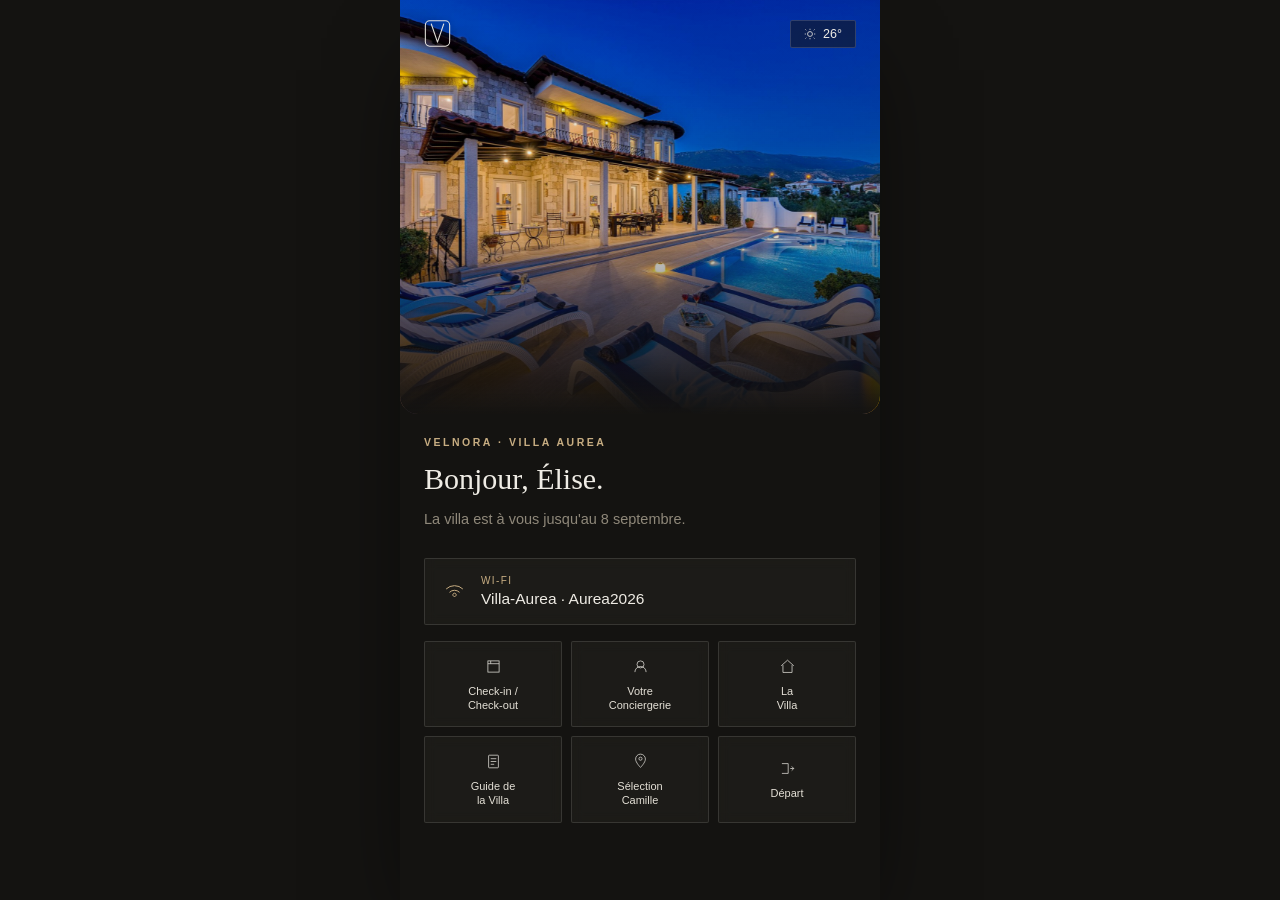
==== screens/01-accueil.html @ 555bfebc "Add files via upload" ====
<!DOCTYPE html>
<html lang="fr">
<head>
<meta charset="UTF-8">
<style>html{background:#0d0c0b}</style>
<meta name="viewport" content="width=device-width, initial-scale=1, viewport-fit=cover">
<title>Velnora — Villa Aurea — Accueil</title>
<link rel="stylesheet" href="../css/velnora-shared.css">
<link rel="apple-touch-icon" href="../assets/icon-180.png">
<link rel="icon" href="../assets/favicon-32.png">
<meta name="theme-color" content="#0d0c0b">
<link rel="preconnect" href="https://api.open-meteo.com">
<style>
  .hero-block{position:relative;height:46vh;min-height:320px;max-height:440px;overflow:hidden;border-radius:0 0 18px 18px;flex-shrink:0;background:var(--ink-3);}
  .hero-photo{position:absolute;inset:-4%;width:108%;height:108%;object-fit:cover;object-position:center 58%;animation:heroDrift 14s var(--ease-signature) both;will-change:transform;transform:translateZ(0);backface-visibility:hidden;}
  @keyframes heroDrift{ from{transform:scale(1.03) translate(-1%,-1%);} to{transform:scale(1) translate(0,0);} }
  @media (prefers-reduced-motion: reduce){ .hero-photo{animation:none;} }
  .hero-block .plate{position:absolute;inset:0;background:linear-gradient(180deg, rgba(10,9,8,.05) 0%, rgba(10,9,8,.1) 55%, rgba(13,12,11,.85) 92%, var(--ink) 100%);}

  .topbar{position:fixed;top:0;left:0;right:0;z-index:5;display:flex;justify-content:space-between;align-items:flex-start;padding:calc(env(safe-area-inset-top,0px) + 20px) var(--space-5) 0;}
  @media (min-width:720px){
    .topbar{left:50%;right:auto;margin-left:-240px;width:100%;max-width:480px;}
  }
  .monogram{width:27px;height:27px;opacity:.94;filter:drop-shadow(0 1px 3px rgba(0,0,0,.4));}

  .weather-chip{display:flex;align-items:center;gap:6px;font-family:var(--font-display);font-size:12.5px;font-weight:500;color:var(--paper);background:rgba(20,19,17,.55);border:1px solid rgba(239,236,229,.16);padding:6px 12px;border-radius:2px;}
  .weather-chip svg{width:14px;height:14px;opacity:.85;}

  .body-col{padding:22px var(--space-5) calc(env(safe-area-inset-bottom,0px) + 40px);}

  .phase-eyebrow{font-family:var(--font-display);font-size:10.5px;letter-spacing:.24em;text-transform:uppercase;color:var(--brass-light);margin:0 0 12px;font-weight:600;}
  .phase-message{font-family:var(--font-editorial);font-weight:400;font-size:30px;line-height:1.25;color:var(--paper);margin:0 0 10px;}
  .phase-submessage{font-family:var(--font-body);font-weight:300;font-size:14.5px;line-height:1.55;color:var(--stone-dim);margin:0 0 28px;max-width:320px;}

  .primary-action{display:flex;align-items:center;gap:14px;padding:16px 17px;margin-bottom:var(--space-4);cursor:pointer;}
  .primary-action .ic{width:25px;height:25px;flex-shrink:0;color:var(--brass-light);}
  .primary-action .ic svg{width:100%;height:100%;}
  .primary-action .txt{flex:1;min-width:0;}
  .primary-action .eb{font-family:var(--font-display);font-size:10px;letter-spacing:.14em;text-transform:uppercase;color:var(--brass-light);margin-bottom:4px;}
  .primary-action .val{font-family:var(--font-body);font-size:15.5px;font-weight:400;color:var(--paper);}

  .quick-access{display:grid;grid-template-columns:repeat(3,1fr);gap:9px;}
  .qa-item{display:flex;flex-direction:column;align-items:center;justify-content:center;gap:8px;min-height:76px;padding:14px 6px;cursor:pointer;}
  .qa-item .ic{width:21px;height:21px;color:var(--paper);opacity:.92;transition:opacity var(--duration-micro) var(--ease-signature);}
  .qa-item .ic svg{width:100%;height:100%;}
  .qa-item:active .ic{opacity:1;}
  .qa-item .lbl{font-family:var(--font-body);font-size:11px;font-weight:400;color:var(--paper-2);text-align:center;line-height:1.25;}
</style>
</head>
<body>

<div class="device">
  <div class="scroll-area" id="scroll">

    <div class="hero-block">
      <img class="hero-photo" src="../assets/images/hero-exterieur.jpg" alt="Vue extérieure de la Villa Aurea" fetchpriority="high" decoding="async">
      <div class="plate"></div>
      <div class="topbar">
        <div class="monogram">
          <svg class="mono-svg" viewBox="0 0 100 100" fill="none" stroke="#efece5" stroke-width="4" stroke-linecap="round" stroke-linejoin="round">
            <rect x="5" y="3" width="90" height="94" rx="16" ry="16"/>
            <path d="M27,15 L50,82 L73,15"/>
          </svg>
        </div>
        <div class="weather-chip enter" id="weatherChip">
          <svg viewBox="0 0 24 24" fill="none" stroke="currentColor" stroke-width="1.6"><circle cx="12" cy="12" r="4.2"/><path d="M12 3v2M12 19v2M4.2 4.2l1.4 1.4M18.4 18.4l1.4 1.4M3 12h2M19 12h2M4.2 19.8l1.4-1.4M18.4 5.6l1.4-1.4"/></svg>
          <span class="wc-temp">26°</span>
        </div>
      </div>
    </div>

    <div class="body-col">
      <div class="phase-eyebrow enter">Velnora · Villa Aurea</div>
      <div class="phase-message enter enter-1">Bonjour, Élise.</div>
      <div class="phase-submessage enter enter-2">La villa est à vous jusqu'au 8 septembre.</div>

      <div class="primary-action glass-card enter enter-3" onclick="location.href='02-wifi-acces.html'">
        <div class="ic"><svg viewBox="0 0 60 60" fill="none" stroke="currentColor" stroke-width="2.4"><path d="M30 42 a4 4 0 1 1 0.1 0 M18 32 a17 17 0 0 1 24 0 M10 24 a29 29 0 0 1 40 0"/></svg></div>
        <div class="txt"><div class="eb">Wi-Fi</div><div class="val">Villa-Aurea · Aurea2026</div></div>
      </div>

      <div class="quick-access enter enter-4">
        <div class="qa-item glass-card" onclick="location.href='03-checkin-checkout.html'">
          <div class="ic"><svg viewBox="0 0 60 60" fill="none" stroke="currentColor" stroke-width="2.2"><rect x="14" y="14" width="32" height="32"/><path d="M14 22 h32 M22 14 v8"/></svg></div>
          <div class="lbl">Check-in /<br>Check-out</div>
        </div>
        <div class="qa-item glass-card" onclick="location.href='04-contacts-utiles.html'">
          <div class="ic"><svg viewBox="0 0 60 60" fill="none" stroke="currentColor" stroke-width="2.2"><circle cx="30" cy="24" r="10"/><path d="M14 46 a16 16 0 0 1 32 0"/></svg></div>
          <div class="lbl">Votre<br>Conciergerie</div>
        </div>
        <div class="qa-item glass-card" onclick="location.href='06-la-propriete.html'">
          <div class="ic"><svg viewBox="0 0 60 60" fill="none" stroke="currentColor" stroke-width="2.2"><path d="M12 28 L30 12 L48 28 M17 26 V47 H43 V26"/></svg></div>
          <div class="lbl">La<br>Villa</div>
        </div>
        <div class="qa-item glass-card" onclick="location.href='05-guide-pratique.html'">
          <div class="ic"><svg viewBox="0 0 60 60" fill="none" stroke="currentColor" stroke-width="2.2"><rect x="16" y="12" width="28" height="36" rx="2"/><path d="M22 22 h16 M22 30 h16 M22 38 h10"/></svg></div>
          <div class="lbl">Guide de<br>la Villa</div>
        </div>
        <div class="qa-item glass-card" onclick="location.href='07-recommandations.html'">
          <div class="ic"><svg viewBox="0 0 60 60" fill="none" stroke="currentColor" stroke-width="2.2"><path d="M30 47 C30 47 44 33 44 23 A14 14 0 1 0 16 23 C16 33 30 47 30 47 Z"/><circle cx="30" cy="22" r="4.5"/></svg></div>
          <div class="lbl">Sélection<br>Camille</div>
        </div>
        <div class="qa-item glass-card" onclick="location.href='08-depart.html'">
          <div class="ic"><svg viewBox="0 0 60 60" fill="none" stroke="currentColor" stroke-width="2.2"><path d="M14 16 H32 V44 H14 M38 30 H48 M42 24 L48 30 L42 36"/></svg></div>
          <div class="lbl">Départ</div>
        </div>
      </div>
    </div>

  </div>
</div>

<script src="../js/velnora-shared.js"></script>
<script>
  // Presqu'île de Giens, Hyères — coordonnées de la propriété pilote.
  initWeather(43.0350, 6.1420);

  // Parallax discret : la photo suit le scroll (le bandeau logo/météo
  // reste fixe en haut de l'écran, en position:fixed géré nativement
  // par le navigateur — aussi fluide que le bouton Accueil).
  (function heroParallax(){
    const photo = document.querySelector('.hero-photo');
    if (!photo) return;
    photo.addEventListener('animationend', () => { photo.style.animation = 'none'; }, {once:true});
    let ticking = false;
    function update(){
      const y = window.scrollY || document.documentElement.scrollTop || 0;
      photo.style.transform = `translate3d(0, ${y * 0.35}px, 0) scale(${1 + Math.min(y, 200) * 0.0007})`;
      ticking = false;
    }
    window.addEventListener('scroll', () => { if (!ticking){ ticking = true; requestAnimationFrame(update); } }, {passive:true});
  })();

  // Salutation dynamique selon l'heure locale — ton premium, jamais répétitive
  // d'un écran à l'autre (seul l'Accueil salue ; les autres écrans n'y reviennent pas).
  function getGreeting(){
    const h = new Date().getHours();
    if (h < 12) return 'Bonjour';
    if (h < 18) return 'Bon après-midi';
    return 'Bonsoir';
  }

  // Personnalisation à partir des informations recueillies à l'accueil
  // concierge (prénom, dates). Repli silencieux sur le contenu par défaut
  // si l'écran est ouvert directement (aucune information enregistrée).
  (function personalize(){
    let guest = null;
    try{ guest = JSON.parse(localStorage.getItem('velnoraGuest') || 'null'); }catch(e){}

    // Séjour terminé : on garde le même écran (aucun nouvel écran, aucune
    // suppression d'accès) mais le message d'accueil laisse place à une
    // formule de clôture, sobre et toujours élégante. La navigation reste
    // entièrement fonctionnelle en dessous — une propriété peut très bien
    // choisir de laisser le lien ouvert au-delà du séjour.
    if (guest && guest.departure && typeof isStayEnded === 'function' && isStayEnded(guest.departure)){
      const msgEl = document.querySelector('.phase-message');
      const subEl = document.querySelector('.phase-submessage');
      const d = new Date(guest.departure + 'T00:00:00');
      const formatted = !isNaN(d) ? new Intl.DateTimeFormat('fr-FR', { day:'numeric', month:'long' }).format(d) : null;

      if (msgEl) msgEl.textContent = 'Votre séjour à la Villa Aurea s’est achevé.';
      if (subEl) subEl.textContent = formatted
        ? 'Cette expérience vous était réservée jusqu\'au ' + formatted + '.'
        : 'Cette expérience était réservée à la durée de votre séjour.';
      return;
    }

    const el = document.querySelector('.phase-message');
    const name = (guest && guest.firstName ? guest.firstName.trim() : 'Élise');
    if (el && name) el.textContent = getGreeting() + ', ' + name.charAt(0).toUpperCase() + name.slice(1) + '.';

    if (guest && guest.departure){
      const subEl = document.querySelector('.phase-submessage');
      const d = new Date(guest.departure + 'T00:00:00');
      if (subEl && !isNaN(d)){
        const formatted = new Intl.DateTimeFormat('fr-FR', { day:'numeric', month:'long' }).format(d);
        subEl.textContent = "La villa est à vous jusqu'au " + formatted + '.';
      }
    }
  })();
</script>

</body>
</html>
---- css/velnora-shared.css ----
/* ================================================================
   VELNORA — Feuille de style partagée, produit voyageur
   Source exclusive des valeurs : Design System v1.0, Brand Guidelines,
   Wordmark définitif. Aucune valeur inventée ici.
   ================================================================ */

:root{
  --ink:#141311; --ink-2:#1c1a17; --ink-3:#0d0c0b;
  --stone:#c9c2b4; --stone-dim:#8f887a;
  --paper:#efece5; --paper-2:#e4e0d6;
  --brass:#9a8261; --brass-light:#c7ad82;
  --hair:#3a372f; --guide:#6b6455;
  --error:#b98a7a; --success:#8fae8a;

  --font-display: 'Suisse Int\'l', -apple-system, 'Helvetica Neue', Arial, sans-serif;
  --font-body:    'Neue Haas Grotesk Text', -apple-system, 'Helvetica Neue', Arial, sans-serif;
  --font-editorial: 'GT Sectra', Georgia, 'Times New Roman', serif;

  --space-3:12px; --space-4:16px; --space-5:24px; --space-6:32px; --space-7:48px; --space-8:64px;
  --ease-signature: cubic-bezier(.16,1,.3,1);
  --duration-micro:140ms; --duration-standard:340ms; --duration-page:560ms;
}
*{box-sizing:border-box;}
html,body{margin:0;height:100%;background:var(--ink);overflow-x:hidden;}
body{min-height:100dvh;font-family:var(--font-body);color:var(--stone);-webkit-font-smoothing:antialiased;overscroll-behavior:none;}

@media (prefers-reduced-motion: reduce){
  *{animation-duration:.001ms !important; animation-iteration-count:1 !important; transition-duration:.001ms !important;}
}

/* ---- transitions natives entre écrans (navigation multi-pages) ----
   Un seul enregistrement suffit à activer le crossfade natif du navigateur
   entre deux documents — remplace le rechargement brutal par défaut.
   Support : Safari 18+, Chrome/Edge 126+. Dégradation silencieuse et
   sans effet indésirable sur les navigateurs plus anciens (simple rechargement). */
@view-transition{ navigation: auto; }

::view-transition-old(root){ animation: velnora-vt-out 420ms var(--ease-signature) both; }
::view-transition-new(root){ animation: velnora-vt-in 580ms var(--ease-signature) both; }
@keyframes velnora-vt-out{ from{opacity:1; transform:scale(1);} to{opacity:0; transform:scale(.975);} }
@keyframes velnora-vt-in{ from{opacity:0; transform:scale(1.025);} to{opacity:1; transform:scale(1);} }

@media (prefers-reduced-motion: reduce){
  ::view-transition-old(root),::view-transition-new(root){ animation:none !important; }
}

/* ---- device frame — occupe 100% de l'écran sur mobile/tablette réelle ;
   sur grand écran (ordinateur), on recentre dans une largeur proche d'un
   téléphone pour éviter que les photos (pensées en format portrait) ne
   soient étirées et recadrées de façon disproportionnée. ---- */
html,body{height:auto;min-height:100dvh;}
.device{width:100%;height:auto;min-height:100dvh;margin:0;position:relative;overflow:visible;background:var(--ink);box-shadow:none;border:0;}
.scroll-area{position:static;inset:auto;overflow:visible;-webkit-overflow-scrolling:auto;}
@media (min-width:720px){
  .device{max-width:480px;margin:0 auto;box-shadow:0 40px 90px -30px rgba(0,0,0,.8);}
  .back-affordance{left:50%;margin-left:calc(-240px + var(--space-5));}
}

/* ---- monogramme : dessin verrouillé, V logé dans l'aperture du O ---- */
.mono-svg{display:block;width:100%;height:100%;}

/* ---- back-affordance : seul élément de nav persistant ---- */
.back-affordance{
  position:fixed; z-index:20; left:var(--space-5); top:calc(env(safe-area-inset-top, 0px) + 24px);
  display:inline-flex; align-items:center; gap:7px;
  font-family:var(--font-display); font-size:11px; font-weight:600; letter-spacing:.1em; text-transform:uppercase;
  color:var(--paper-2);
  background:rgba(20,19,17,.4); border:1px solid rgba(239,236,229,.14); backdrop-filter:blur(8px);
  padding:9px 14px 9px 10px; border-radius:2px; will-change:transform;
  transition:transform 420ms cubic-bezier(.22,1,.36,1), opacity 320ms ease;
}
.back-affordance svg{width:14px;height:14px;flex-shrink:0;}
.back-affordance.receded{transform:translateY(-84px); opacity:0;}
.back-affordance:active{border-color:var(--brass-light);}

/* ---- screen-title ---- */
.screen-title{font-family:var(--font-display);font-weight:500;font-size:22px;letter-spacing:.005em;color:var(--paper);margin:0 0 4px;}
.screen-eyebrow{font-family:var(--font-display);font-size:10px;letter-spacing:.28em;text-transform:uppercase;color:var(--brass-light);margin:0 0 10px;font-weight:600;}

/* ---- page header commun (écrans hors Accueil) ---- */
.page-head{padding:calc(env(safe-area-inset-top, 0px) + 88px) var(--space-5) calc(env(safe-area-inset-bottom, 0px) + var(--space-5));}
.page-col{max-width:640px;margin:0 auto;}

/* ---- entrée en fondu + translation (motif-entrée) ---- */
@keyframes velnora-in{ from{opacity:0; transform:translateY(10px);} to{opacity:1; transform:translateY(0);} }
.enter{animation:velnora-in var(--duration-standard) var(--ease-signature) both;}
.enter-1{animation-delay:.03s;} .enter-2{animation-delay:.10s;} .enter-3{animation-delay:.17s;} .enter-4{animation-delay:.24s;} .enter-5{animation-delay:.31s;}

/* ---- carte générique translucide (glass) ---- */
.glass-card{
  background:rgba(239,236,229,.035); border:1px solid rgba(239,236,229,.13);
  backdrop-filter:blur(6px); border-radius:2px;
  transition:border-color var(--duration-standard) var(--ease-signature), background-color var(--duration-standard) var(--ease-signature), transform var(--duration-standard) var(--ease-signature);
}
.glass-card:active{transform:scale(.985); border-color:rgba(199,173,130,.5);}

/* ---- action / valeur copiable ---- */
.copy-row{display:flex; align-items:center; gap:14px; padding:16px 18px; cursor:pointer;}
.copy-row .ic{width:22px;height:22px;flex-shrink:0;color:var(--brass-light);}
.copy-row .ic svg{width:100%;height:100%;}
.copy-row .txt{flex:1;min-width:0;}
.copy-row .eb{font-family:var(--font-display);font-size:10px;letter-spacing:.14em;text-transform:uppercase;color:var(--stone-dim);margin-bottom:4px;}
.copy-row .val{font-family:var(--font-body);font-size:15.5px;font-weight:400;color:var(--paper);word-break:break-word;}
.copy-pill{font-family:var(--font-display);font-size:9.5px;letter-spacing:.1em;text-transform:uppercase;color:var(--stone-dim);border:1px solid var(--hair);padding:5px 10px;border-radius:2px;flex-shrink:0;transition:color var(--duration-micro) var(--ease-signature), background-color var(--duration-micro) var(--ease-signature), border-color var(--duration-micro) var(--ease-signature);white-space:nowrap;}
.copy-row:active .copy-pill{color:var(--ink);background:var(--brass-light);border-color:var(--brass-light);}
.copy-row.copied .copy-pill{color:var(--ink);background:var(--brass-light);border-color:var(--brass-light);}

/* ---- accordéon (Guide pratique, Check-in/out) ----
   Technique grid-template-rows (0fr → 1fr) plutôt que max-height : la
   transition s'adapte exactement à la hauteur réelle du contenu, sans
   à-coup ni décalage de vitesse selon la longueur du texte. */
.acc-item{border-top:1px solid var(--hair);}
.acc-item:first-child{border-top:none;}
.acc-head{display:flex; align-items:center; justify-content:space-between; gap:12px; padding:18px 2px; cursor:pointer; min-height:44px;}
.acc-title{font-family:var(--font-body);font-size:15px;font-weight:400;color:var(--paper);transition:color var(--duration-standard) var(--ease-signature);}
.acc-item.open .acc-title{color:var(--brass-light);}
.acc-chev{width:11px;height:11px;flex-shrink:0;transition:transform 480ms var(--ease-signature);}
.acc-item.open .acc-chev{transform:rotate(180deg);}
.acc-body{display:grid;grid-template-rows:0fr;transition:grid-template-rows 480ms var(--ease-signature);}
.acc-item.open .acc-body{grid-template-rows:1fr;}
.acc-body-in{overflow:hidden;min-height:0;padding:0 2px 20px;font-family:var(--font-body);font-size:14.5px;font-weight:300;line-height:1.7;color:var(--paper-2);opacity:0;transition:opacity 280ms var(--ease-signature);}
.acc-item.open .acc-body-in{opacity:1;transition:opacity 380ms var(--ease-signature) 120ms;}

/* ---- boutons (Design System §02) ---- */
.vln-btn{font-family:var(--font-body);font-size:13px;letter-spacing:.02em;font-weight:500;height:44px;padding:0 24px;border-radius:2px;cursor:pointer;display:inline-flex;align-items:center;justify-content:center;transition:transform var(--duration-micro) var(--ease-signature);border:0;}
.vln-btn-ghost{background:transparent;color:var(--brass-light);border:0;padding:0;height:auto;letter-spacing:.08em;text-transform:uppercase;font-size:11px;font-family:var(--font-display);font-weight:600;border-bottom:1px solid rgba(199,173,130,.4);}

/* ---- image : conteneur cover (ratio maîtrisé, aucun reflow au chargement) ---- */
.img-wrap{position:relative;overflow:hidden;background:#221c17;}
.img-wrap img, .img-wrap .img-fill{position:absolute;inset:0;width:100%;height:100%;object-fit:cover;}

/* ---- action de partage (ex. Wi-Fi) ---- */
.share-row{display:flex;align-items:center;justify-content:center;gap:8px;padding:15px 18px;cursor:pointer;
  font-family:var(--font-display);font-size:11px;font-weight:600;letter-spacing:.1em;text-transform:uppercase;color:var(--brass-light);}
.share-row svg{width:14px;height:14px;}

/* ---- puce météo : transition douce lorsque la donnée réelle arrive ---- */
.weather-chip svg{transition:opacity var(--duration-standard) var(--ease-signature);}
.weather-chip .wc-temp{display:inline-block;min-width:1.6em;transition:opacity var(--duration-standard) var(--ease-signature);}

/* ---- galerie plein écran (lightbox) ----
   Superposition de niveau supérieur à la back-affordance ; s'ouvre au tap
   sur une vignette de "La propriété", se ferme via un geste identique à
   back-affordance pour rester cohérent avec le reste du produit. */
.lightbox{position:fixed;inset:0;z-index:40;background:var(--ink-3);opacity:0;pointer-events:none;
  display:flex;flex-direction:column;transition:opacity var(--duration-page) var(--ease-signature);}
.lightbox.open{opacity:1;pointer-events:auto;}
.lightbox-close{position:absolute;z-index:5;left:var(--space-5);top:52px;display:inline-flex;align-items:center;gap:7px;
  font-family:var(--font-display);font-size:11px;font-weight:600;letter-spacing:.1em;text-transform:uppercase;color:var(--paper-2);
  background:rgba(20,19,17,.4);border:1px solid rgba(239,236,229,.14);backdrop-filter:blur(8px);
  padding:9px 14px;border-radius:2px;cursor:pointer;}
.lightbox-close svg{width:13px;height:13px;}
.lightbox-stage{flex:1;position:relative;display:flex;align-items:center;justify-content:center;overflow:hidden;}
.lightbox-stage img{width:100%;height:100%;object-fit:cover;transition:opacity 220ms var(--ease-signature);}
.lightbox-edge{position:absolute;top:0;bottom:0;width:34%;z-index:4;background:transparent;border:0;cursor:pointer;}
.lightbox-edge.prev{left:0;} .lightbox-edge.next{right:0;}
.lightbox-foot{position:relative;z-index:5;padding:18px var(--space-5) 36px;text-align:center;
  background:linear-gradient(0deg, var(--ink-3) 40%, transparent);margin-top:-90px;}
.lightbox-cap{font-family:var(--font-display);font-size:11px;letter-spacing:.14em;text-transform:uppercase;color:var(--stone-dim);}

/* ================================================================
   RETOUR TACTILE — pression discrète + relâchement doux sur toute
   surface tapable, à la place des effets système (surbrillance grise
   Android, halo de focus iOS). Presse rapide (transition-duration
   seule, propriété/courbe déjà définies par chaque composant plus
   haut) ; le relâchement reprend la durée d'origine du composant,
   plus lente — d'où la sensation "ressort" plutôt qu'un simple flash.
   ================================================================ */
*{-webkit-tap-highlight-color:transparent;}
a,button,.glass-card,.qa-item,.p-card,.p-action,.rec-tab,.contact-row,
.emergency-row,.location-row,.acc-head,.copy-row,.share-row,.primary-action,
.lightbox-close,.vln-btn,.back-affordance{
  touch-action:manipulation; -webkit-user-select:none; user-select:none;
}

.glass-card:active,.p-card:active,.contact-row:active,.emergency-row:active,
.location-row:active,.copy-row:active,.primary-action:active,.acc-head:active{
  transform:scale(.982); transition-duration:110ms;
}
.qa-item:active,.rec-tab:active,.p-action:active,.vln-btn:active,.share-row:active,
.lightbox-close:active,.back-affordance:active{
  transform:scale(.94); transition-duration:90ms;
}
.qa-item{transition:transform 260ms var(--ease-signature);}
.rec-tab,.contact-row,.emergency-row,.location-row,.acc-head,.primary-action{
  transition:transform 260ms var(--ease-signature);
}

/* survol réel disponible (souris/trackpad) : pas de compression tactile parasite */
@media (hover:hover) and (pointer:fine){
  .glass-card:active,.p-card:active,.contact-row:active,.emergency-row:active,
  .location-row:active,.copy-row:active,.primary-action:active,.acc-head:active,
  .qa-item:active,.rec-tab:active,.p-action:active,.vln-btn:active,.share-row:active,
  .lightbox-close:active,.back-affordance:active{transform:none;}
}
@media (prefers-reduced-motion: reduce){
  .glass-card:active,.p-card:active,.contact-row:active,.emergency-row:active,
  .location-row:active,.copy-row:active,.primary-action:active,.acc-head:active,
  .qa-item:active,.rec-tab:active,.p-action:active,.vln-btn:active,.share-row:active,
  .lightbox-close:active,.back-affordance:active{transform:none;}
}
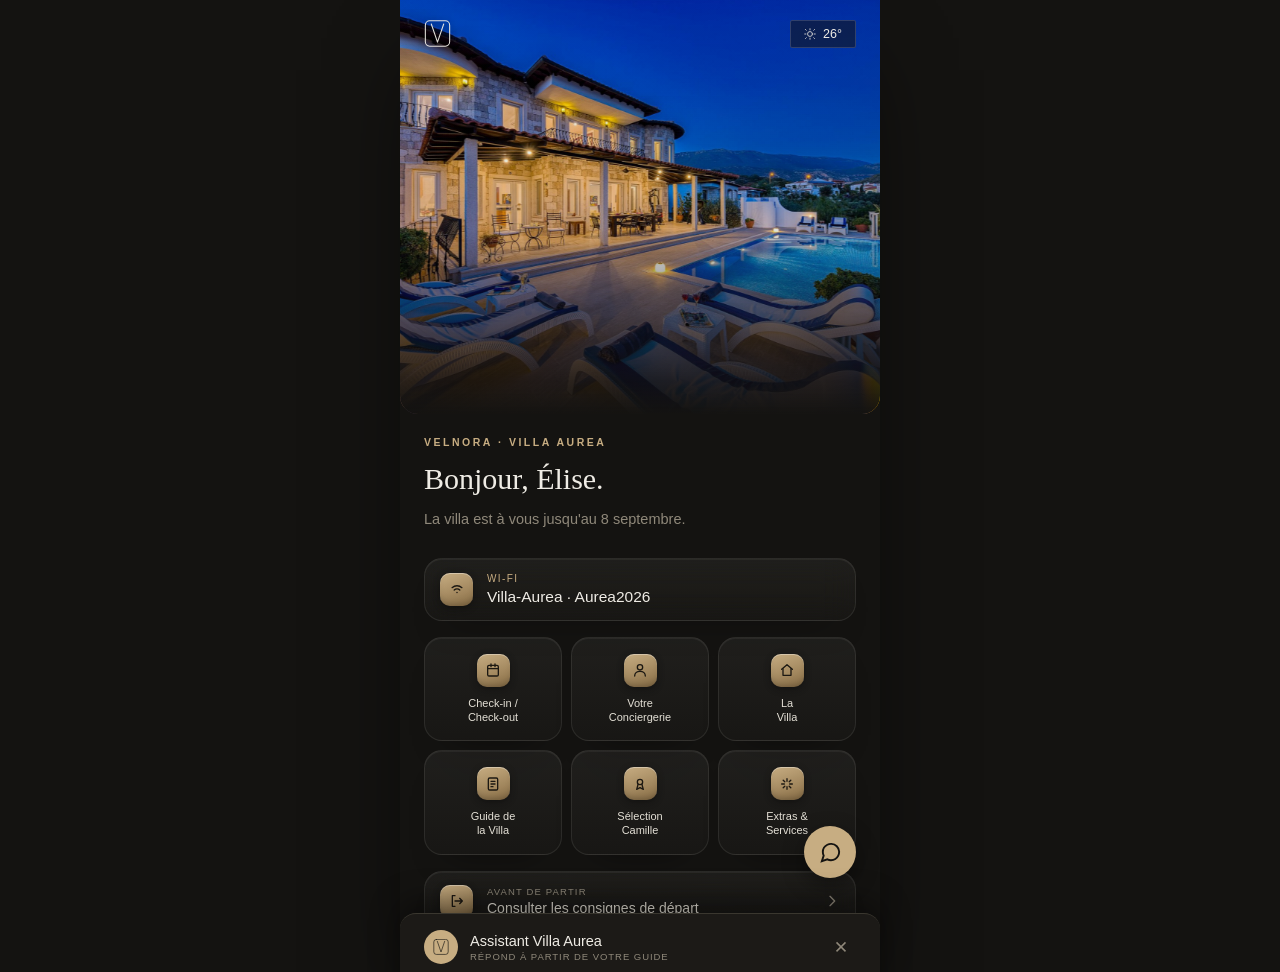
==== commit a9e16b57: "Add files via upload" ====
--- a/screens/01-accueil.html
+++ b/screens/01-accueil.html
@@ -2,13 +2,13 @@
 <html lang="fr">
 <head>
 <meta charset="UTF-8">
-<style>html{background:#0d0c0b}</style>
+<style>html{background:#141311}</style>
 <meta name="viewport" content="width=device-width, initial-scale=1, viewport-fit=cover">
 <title>Velnora — Villa Aurea — Accueil</title>
 <link rel="stylesheet" href="../css/velnora-shared.css">
 <link rel="apple-touch-icon" href="../assets/icon-180.png">
 <link rel="icon" href="../assets/favicon-32.png">
-<meta name="theme-color" content="#0d0c0b">
+<meta name="theme-color" content="#141311">
 <link rel="preconnect" href="https://api.open-meteo.com">
 <style>
   .hero-block{position:relative;height:46vh;min-height:320px;max-height:440px;overflow:hidden;border-radius:0 0 18px 18px;flex-shrink:0;background:var(--ink-3);}
@@ -32,19 +32,22 @@
   .phase-message{font-family:var(--font-editorial);font-weight:400;font-size:30px;line-height:1.25;color:var(--paper);margin:0 0 10px;}
   .phase-submessage{font-family:var(--font-body);font-weight:300;font-size:14.5px;line-height:1.55;color:var(--stone-dim);margin:0 0 28px;max-width:320px;}
 
-  .primary-action{display:flex;align-items:center;gap:14px;padding:16px 17px;margin-bottom:var(--space-4);cursor:pointer;}
-  .primary-action .ic{width:25px;height:25px;flex-shrink:0;color:var(--brass-light);}
-  .primary-action .ic svg{width:100%;height:100%;}
+  .primary-action{display:flex;align-items:center;gap:14px;padding:14px 15px;margin-bottom:var(--space-4);cursor:pointer;}
   .primary-action .txt{flex:1;min-width:0;}
   .primary-action .eb{font-family:var(--font-display);font-size:10px;letter-spacing:.14em;text-transform:uppercase;color:var(--brass-light);margin-bottom:4px;}
   .primary-action .val{font-family:var(--font-body);font-size:15.5px;font-weight:400;color:var(--paper);}
 
   .quick-access{display:grid;grid-template-columns:repeat(3,1fr);gap:9px;}
-  .qa-item{display:flex;flex-direction:column;align-items:center;justify-content:center;gap:8px;min-height:76px;padding:14px 6px;cursor:pointer;}
-  .qa-item .ic{width:21px;height:21px;color:var(--paper);opacity:.92;transition:opacity var(--duration-micro) var(--ease-signature);}
-  .qa-item .ic svg{width:100%;height:100%;}
-  .qa-item:active .ic{opacity:1;}
+  .qa-item{display:flex;flex-direction:column;align-items:center;justify-content:center;gap:10px;min-height:88px;padding:16px 6px;cursor:pointer;}
+  .qa-item .glass-icon{transition:transform var(--duration-micro) var(--ease-signature);}
+  .qa-item:active .glass-icon{transform:scale(.94);}
   .qa-item .lbl{font-family:var(--font-body);font-size:11px;font-weight:400;color:var(--paper-2);text-align:center;line-height:1.25;}
+
+  .depart-row{display:flex;align-items:center;gap:14px;padding:13px 15px;margin-top:var(--space-4);cursor:pointer;}
+  .depart-row .txt{flex:1;min-width:0;}
+  .depart-row .eb{font-family:var(--font-display);font-size:9.5px;letter-spacing:.12em;text-transform:uppercase;color:var(--stone-dim);margin-bottom:3px;}
+  .depart-row .val{font-family:var(--font-body);font-size:14px;font-weight:400;color:var(--paper-2);}
+  .depart-row .chev{width:16px;height:16px;flex-shrink:0;color:var(--stone-dim);}
 </style>
 </head>
 <body>
@@ -53,7 +56,7 @@
   <div class="scroll-area" id="scroll">
 
     <div class="hero-block">
-      <img class="hero-photo" src="../assets/images/hero-exterieur.jpg" alt="Vue extérieure de la Villa Aurea" fetchpriority="high" decoding="async">
+      <img class="hero-photo" src="../assets/images/hero-exterieur.jpg" alt="Vue extérieure de la Villa Aurea, Presqu'île de Giens" fetchpriority="high" decoding="async">
       <div class="plate"></div>
       <div class="topbar">
         <div class="monogram">
@@ -75,35 +78,41 @@
       <div class="phase-submessage enter enter-2">La villa est à vous jusqu'au 8 septembre.</div>
 
       <div class="primary-action glass-card enter enter-3" onclick="location.href='02-wifi-acces.html'">
-        <div class="ic"><svg viewBox="0 0 60 60" fill="none" stroke="currentColor" stroke-width="2.4"><path d="M30 42 a4 4 0 1 1 0.1 0 M18 32 a17 17 0 0 1 24 0 M10 24 a29 29 0 0 1 40 0"/></svg></div>
+        <div class="glass-icon"><svg viewBox="0 0 24 24" fill="none" stroke="currentColor" stroke-width="2"><circle cx="12" cy="17.2" r="1.1" fill="currentColor" stroke="none"/><path d="M7.8 13.6a6 6 0 0 1 8.4 0"/><path d="M4.6 10a11 11 0 0 1 14.8 0"/></svg></div>
         <div class="txt"><div class="eb">Wi-Fi</div><div class="val">Villa-Aurea · Aurea2026</div></div>
       </div>
 
       <div class="quick-access enter enter-4">
         <div class="qa-item glass-card" onclick="location.href='03-checkin-checkout.html'">
-          <div class="ic"><svg viewBox="0 0 60 60" fill="none" stroke="currentColor" stroke-width="2.2"><rect x="14" y="14" width="32" height="32"/><path d="M14 22 h32 M22 14 v8"/></svg></div>
+          <div class="glass-icon"><svg viewBox="0 0 24 24" fill="none" stroke="currentColor" stroke-width="2"><rect x="4" y="5" width="16" height="16" rx="2"/><path d="M4 10h16M9 3v4M15 3v4"/></svg></div>
           <div class="lbl">Check-in /<br>Check-out</div>
         </div>
         <div class="qa-item glass-card" onclick="location.href='04-contacts-utiles.html'">
-          <div class="ic"><svg viewBox="0 0 60 60" fill="none" stroke="currentColor" stroke-width="2.2"><circle cx="30" cy="24" r="10"/><path d="M14 46 a16 16 0 0 1 32 0"/></svg></div>
+          <div class="glass-icon"><svg viewBox="0 0 24 24" fill="none" stroke="currentColor" stroke-width="2"><circle cx="12" cy="8" r="4"/><path d="M4 21c0-4.4 3.6-7 8-7s8 2.6 8 7"/></svg></div>
           <div class="lbl">Votre<br>Conciergerie</div>
         </div>
         <div class="qa-item glass-card" onclick="location.href='06-la-propriete.html'">
-          <div class="ic"><svg viewBox="0 0 60 60" fill="none" stroke="currentColor" stroke-width="2.2"><path d="M12 28 L30 12 L48 28 M17 26 V47 H43 V26"/></svg></div>
+          <div class="glass-icon"><svg viewBox="0 0 24 24" fill="none" stroke="currentColor" stroke-width="2"><path d="M4 11 12 4l8 7"/><path d="M6 10v10h12V10"/></svg></div>
           <div class="lbl">La<br>Villa</div>
         </div>
         <div class="qa-item glass-card" onclick="location.href='05-guide-pratique.html'">
-          <div class="ic"><svg viewBox="0 0 60 60" fill="none" stroke="currentColor" stroke-width="2.2"><rect x="16" y="12" width="28" height="36" rx="2"/><path d="M22 22 h16 M22 30 h16 M22 38 h10"/></svg></div>
+          <div class="glass-icon"><svg viewBox="0 0 24 24" fill="none" stroke="currentColor" stroke-width="2"><rect x="5" y="3" width="14" height="18" rx="2"/><path d="M9 8h6M9 12h6M9 16h3"/></svg></div>
           <div class="lbl">Guide de<br>la Villa</div>
         </div>
         <div class="qa-item glass-card" onclick="location.href='07-recommandations.html'">
-          <div class="ic"><svg viewBox="0 0 60 60" fill="none" stroke="currentColor" stroke-width="2.2"><path d="M30 47 C30 47 44 33 44 23 A14 14 0 1 0 16 23 C16 33 30 47 30 47 Z"/><circle cx="30" cy="22" r="4.5"/></svg></div>
+          <div class="glass-icon"><svg viewBox="0 0 24 24" fill="none" stroke="currentColor" stroke-width="2"><circle cx="12" cy="9" r="4"/><path d="M9.2 12.4 7 20l5-2.6 5 2.6-2.2-7.6"/></svg></div>
           <div class="lbl">Sélection<br>Camille</div>
         </div>
-        <div class="qa-item glass-card" onclick="location.href='08-depart.html'">
-          <div class="ic"><svg viewBox="0 0 60 60" fill="none" stroke="currentColor" stroke-width="2.2"><path d="M14 16 H32 V44 H14 M38 30 H48 M42 24 L48 30 L42 36"/></svg></div>
-          <div class="lbl">Départ</div>
+        <div class="qa-item glass-card" onclick="location.href='09-extras.html'">
+          <div class="glass-icon"><svg viewBox="0 0 24 24" fill="none" stroke="currentColor" stroke-width="2"><path d="M12 4v4M12 16v4M4 12h4M16 12h4M6.3 6.3l2.4 2.4M15.3 15.3l2.4 2.4M17.7 6.3l-2.4 2.4M8.7 15.3l-2.4 2.4"/></svg></div>
+          <div class="lbl">Extras &amp;<br>Services</div>
         </div>
+      </div>
+
+      <div class="depart-row glass-card enter enter-5" onclick="location.href='08-depart.html'">
+        <div class="glass-icon"><svg viewBox="0 0 24 24" fill="none" stroke="currentColor" stroke-width="2"><path d="M9 4H5v16h4M9 12h11M16 8l4 4-4 4"/></svg></div>
+        <div class="txt"><div class="eb">Avant de partir</div><div class="val">Consulter les consignes de départ</div></div>
+        <svg class="chev" viewBox="0 0 24 24" fill="none" stroke="currentColor" stroke-width="2"><path d="M9 5l7 7-7 7"/></svg>
       </div>
     </div>
 
@@ -112,8 +121,9 @@
 
 <script src="../js/velnora-shared.js"></script>
 <script>
+  initAssistant();
   // Presqu'île de Giens, Hyères — coordonnées de la propriété pilote.
-  initWeather(43.0350, 6.1420);
+  initWeather(43.0330, 6.1310);
 
   // Parallax discret : la photo suit le scroll (le bandeau logo/météo
   // reste fixe en haut de l'écran, en position:fixed géré nativement
--- a/css/velnora-shared.css
+++ b/css/velnora-shared.css
@@ -23,6 +23,7 @@
 *{box-sizing:border-box;}
 html,body{margin:0;height:100%;background:var(--ink);overflow-x:hidden;}
 body{min-height:100dvh;font-family:var(--font-body);color:var(--stone);-webkit-font-smoothing:antialiased;overscroll-behavior:none;}
+.device svg{stroke-linecap:round;stroke-linejoin:round;}
 
 @media (prefers-reduced-motion: reduce){
   *{animation-duration:.001ms !important; animation-iteration-count:1 !important; transition-duration:.001ms !important;}
@@ -88,8 +89,11 @@
 
 /* ---- carte générique translucide (glass) ---- */
 .glass-card{
-  background:rgba(239,236,229,.035); border:1px solid rgba(239,236,229,.13);
-  backdrop-filter:blur(6px); border-radius:2px;
+  position:relative; overflow:hidden; border-radius:18px;
+  background:linear-gradient(180deg, rgba(239,236,229,.055) 0%, rgba(239,236,229,.02) 100%);
+  border:1px solid rgba(239,236,229,.09);
+  backdrop-filter:blur(18px) saturate(140%); -webkit-backdrop-filter:blur(18px) saturate(140%);
+  box-shadow:0 1px 0 rgba(255,255,255,.05) inset, 0 20px 34px -26px rgba(0,0,0,.6);
   transition:border-color var(--duration-standard) var(--ease-signature), background-color var(--duration-standard) var(--ease-signature), transform var(--duration-standard) var(--ease-signature);
 }
 .glass-card:active{transform:scale(.985); border-color:rgba(199,173,130,.5);}
@@ -101,7 +105,7 @@
 .copy-row .txt{flex:1;min-width:0;}
 .copy-row .eb{font-family:var(--font-display);font-size:10px;letter-spacing:.14em;text-transform:uppercase;color:var(--stone-dim);margin-bottom:4px;}
 .copy-row .val{font-family:var(--font-body);font-size:15.5px;font-weight:400;color:var(--paper);word-break:break-word;}
-.copy-pill{font-family:var(--font-display);font-size:9.5px;letter-spacing:.1em;text-transform:uppercase;color:var(--stone-dim);border:1px solid var(--hair);padding:5px 10px;border-radius:2px;flex-shrink:0;transition:color var(--duration-micro) var(--ease-signature), background-color var(--duration-micro) var(--ease-signature), border-color var(--duration-micro) var(--ease-signature);white-space:nowrap;}
+.copy-pill{font-family:var(--font-display);font-size:9.5px;letter-spacing:.1em;text-transform:uppercase;color:var(--stone-dim);border:1px solid var(--hair);padding:5px 11px;border-radius:20px;flex-shrink:0;transition:color var(--duration-micro) var(--ease-signature), background-color var(--duration-micro) var(--ease-signature), border-color var(--duration-micro) var(--ease-signature);white-space:nowrap;}
 .copy-row:active .copy-pill{color:var(--ink);background:var(--brass-light);border-color:var(--brass-light);}
 .copy-row.copied .copy-pill{color:var(--ink);background:var(--brass-light);border-color:var(--brass-light);}
 
@@ -200,3 +204,92 @@
   .lightbox-close:active,.back-affordance:active{transform:none;}
 }
 
+
+/* ================= Assistant Velnora (FAQ + relais conciergerie) ================= */
+.vln-fab{position:fixed;right:var(--space-5);bottom:calc(env(safe-area-inset-bottom,0px) + 22px);z-index:40;width:52px;height:52px;border-radius:50%;background:var(--brass-light);color:var(--ink);display:flex;align-items:center;justify-content:center;box-shadow:0 8px 22px rgba(0,0,0,.38);cursor:pointer;border:0;transition:transform 220ms var(--ease-signature),opacity 220ms var(--ease-signature);}
+.vln-fab svg{width:23px;height:23px;}
+.vln-fab:active{transform:scale(.92);}
+.vln-fab.hide{opacity:0;pointer-events:none;transform:scale(.85);}
+@media (min-width:720px){ .vln-fab{right:calc(50% - 240px + var(--space-5));} }
+
+.vln-chat-veil{position:fixed;inset:0;z-index:49;background:rgba(10,9,8,.5);opacity:0;pointer-events:none;transition:opacity 260ms var(--ease-signature);}
+.vln-chat-veil.show{opacity:1;pointer-events:auto;}
+
+.vln-chat{position:fixed;left:0;right:0;bottom:0;z-index:50;max-height:78vh;display:flex;flex-direction:column;background:var(--ink-2);border-top:1px solid var(--hair);border-radius:16px 16px 0 0;box-shadow:0 -12px 30px rgba(0,0,0,.4);transform:translateY(105%);transition:transform 380ms var(--ease-signature);}
+.vln-chat.show{transform:translateY(0);}
+@media (min-width:720px){ .vln-chat{left:50%;margin-left:-240px;width:100%;max-width:480px;} }
+
+.vln-chat-head{display:flex;align-items:center;gap:12px;padding:16px var(--space-5) 12px;border-bottom:1px solid var(--hair);flex-shrink:0;}
+.vln-chat-head .av{width:34px;height:34px;border-radius:50%;background:var(--brass-light);color:var(--ink);display:flex;align-items:center;justify-content:center;flex-shrink:0;}
+.vln-chat-head .av svg{width:16px;height:16px;display:block;}
+.vln-chat-head .id{flex:1;min-width:0;}
+.vln-chat-head .nm{font-family:var(--font-body);font-size:14.5px;font-weight:400;color:var(--paper);}
+.vln-chat-head .st{font-family:var(--font-display);font-size:9.5px;letter-spacing:.1em;text-transform:uppercase;color:var(--stone-dim);margin-top:2px;}
+.vln-chat-close{width:30px;height:30px;display:flex;align-items:center;justify-content:center;color:var(--stone-dim);cursor:pointer;flex-shrink:0;}
+.vln-chat-close svg{width:18px;height:18px;}
+
+.vln-chat-body{flex:1;overflow-y:auto;padding:16px var(--space-5);display:flex;flex-direction:column;gap:10px;-webkit-overflow-scrolling:touch;}
+.vln-msg{max-width:82%;font-family:var(--font-body);font-size:13.5px;font-weight:300;line-height:1.55;padding:10px 13px;border-radius:12px;}
+.vln-msg-bot{align-self:flex-start;background:var(--ink-3);color:var(--paper-2);border:1px solid var(--hair);border-bottom-left-radius:3px;}
+.vln-msg-user{align-self:flex-end;background:var(--brass-light);color:var(--ink);border-bottom-right-radius:3px;}
+
+.vln-chips{display:flex;flex-wrap:wrap;gap:7px;padding:2px var(--space-5) 12px;flex-shrink:0;}
+.vln-chip{font-family:var(--font-display);font-size:10.5px;font-weight:600;letter-spacing:.04em;color:var(--stone-dim);border:1px solid var(--hair);border-radius:20px;padding:8px 13px;cursor:pointer;white-space:nowrap;transition:color var(--duration-micro) var(--ease-signature),border-color var(--duration-micro) var(--ease-signature);}
+.vln-chip:active{color:var(--ink);background:var(--brass-light);border-color:var(--brass-light);}
+
+.vln-human-row{margin:0 var(--space-5) 12px;padding:11px 13px;display:flex;align-items:center;gap:10px;border:1px dashed var(--hair);border-radius:10px;cursor:pointer;flex-shrink:0;}
+.vln-human-row svg{width:16px;height:16px;color:var(--brass-light);flex-shrink:0;}
+.vln-human-row span{font-family:var(--font-body);font-size:12px;font-weight:300;color:var(--stone-dim);}
+
+.vln-chat-input{display:flex;align-items:center;gap:9px;padding:12px var(--space-5) calc(env(safe-area-inset-bottom,0px) + 14px);border-top:1px solid var(--hair);flex-shrink:0;}
+.vln-chat-input input{flex:1;min-width:0;background:var(--ink-3);border:1px solid var(--hair);border-radius:20px;padding:11px 15px;font-family:var(--font-body);font-size:16px;font-weight:300;color:var(--paper);}
+.vln-chat-input input::placeholder{color:var(--guide);}
+.vln-chat-input button{width:38px;height:38px;border-radius:50%;background:var(--brass-light);color:var(--ink);border:0;display:flex;align-items:center;justify-content:center;flex-shrink:0;cursor:pointer;}
+.vln-chat-input button svg{width:16px;height:16px;}
+
+/* Icônes SVG : suppression de l'espace de ligne par défaut (inline) qui décale
+   légèrement le centrage vertical dans les conteneurs flex (ex: avatar du chat). */
+svg{display:block;}
+
+/* Empêche le zoom automatique iOS/Safari au focus d'un champ de saisie
+   (déclenché par tout input avec font-size < 16px). */
+.vln-chat-input input{font-size:16px;}
+@media (min-width:480px){ .vln-chat-input input{font-size:13.5px;} }
+
+/* ================= Liquid Glass — groupes premium (Guide du Chalet, etc.) =================
+   Inspiré du langage "verre liquide" des dernières interfaces iOS : matière translucide,
+   profondeur en couches, reflet spéculaire discret, coins continus. Réservé aux écrans où
+   le contenu est structuré (regroupements thématiques) — jamais plaqué pour décorer. */
+
+.glass-group-label{font-family:var(--font-display);font-size:10px;letter-spacing:.18em;text-transform:uppercase;color:var(--brass-light);margin:28px 4px 11px;font-weight:600;}
+.glass-group-label:first-child{margin-top:4px;}
+
+.glass-group{
+  position:relative; border-radius:20px; overflow:hidden;
+  background:linear-gradient(180deg, rgba(239,236,229,.055) 0%, rgba(239,236,229,.02) 100%);
+  border:1px solid rgba(239,236,229,.09);
+  backdrop-filter:blur(18px) saturate(140%); -webkit-backdrop-filter:blur(18px) saturate(140%);
+  box-shadow:0 1px 0 rgba(255,255,255,.05) inset, 0 24px 40px -28px rgba(0,0,0,.65);
+}
+.glass-group::before{
+  content:""; position:absolute; inset:0 0 auto 0; height:1px;
+  background:linear-gradient(90deg, transparent, rgba(239,236,229,.5) 45%, rgba(199,173,130,.6) 55%, transparent);
+  opacity:.5; pointer-events:none;
+}
+
+.glass-row{display:flex;align-items:center;gap:13px;padding:15px 16px;cursor:pointer;position:relative;}
+.glass-row + .glass-row{border-top:1px solid rgba(239,236,229,.07);}
+.glass-icon{
+  width:33px;height:33px;border-radius:10px;flex-shrink:0;display:flex;align-items:center;justify-content:center;
+  background:linear-gradient(160deg, var(--brass-light) 0%, #8a6f47 100%);
+  box-shadow:0 2px 7px rgba(0,0,0,.35), inset 0 1px 0 rgba(255,255,255,.35), inset 0 -6px 10px -6px rgba(0,0,0,.35);
+}
+.glass-icon svg{width:16px;height:16px;color:#1c1812;stroke-width:2;}
+.glass-row .gr-txt{flex:1;min-width:0;}
+.glass-row .gr-ttl{font-family:var(--font-body);font-size:14.5px;font-weight:400;color:var(--paper);transition:color var(--duration-standard) var(--ease-signature);}
+.acc-item.open .gr-ttl{color:var(--brass-light);}
+.glass-row .gr-sub{font-family:var(--font-body);font-size:11.5px;font-weight:300;color:var(--stone-dim);margin-top:2px;line-height:1.4;}
+.glass-chev{width:10px;height:10px;flex-shrink:0;color:var(--stone-dim);transition:transform 480ms var(--ease-signature);}
+.acc-item.open .glass-chev{transform:rotate(180deg);}
+.glass-group .acc-body-in{padding:0 16px 18px 62px;}
+.glass-group .acc-item{border-top-color:rgba(239,236,229,.07);}
